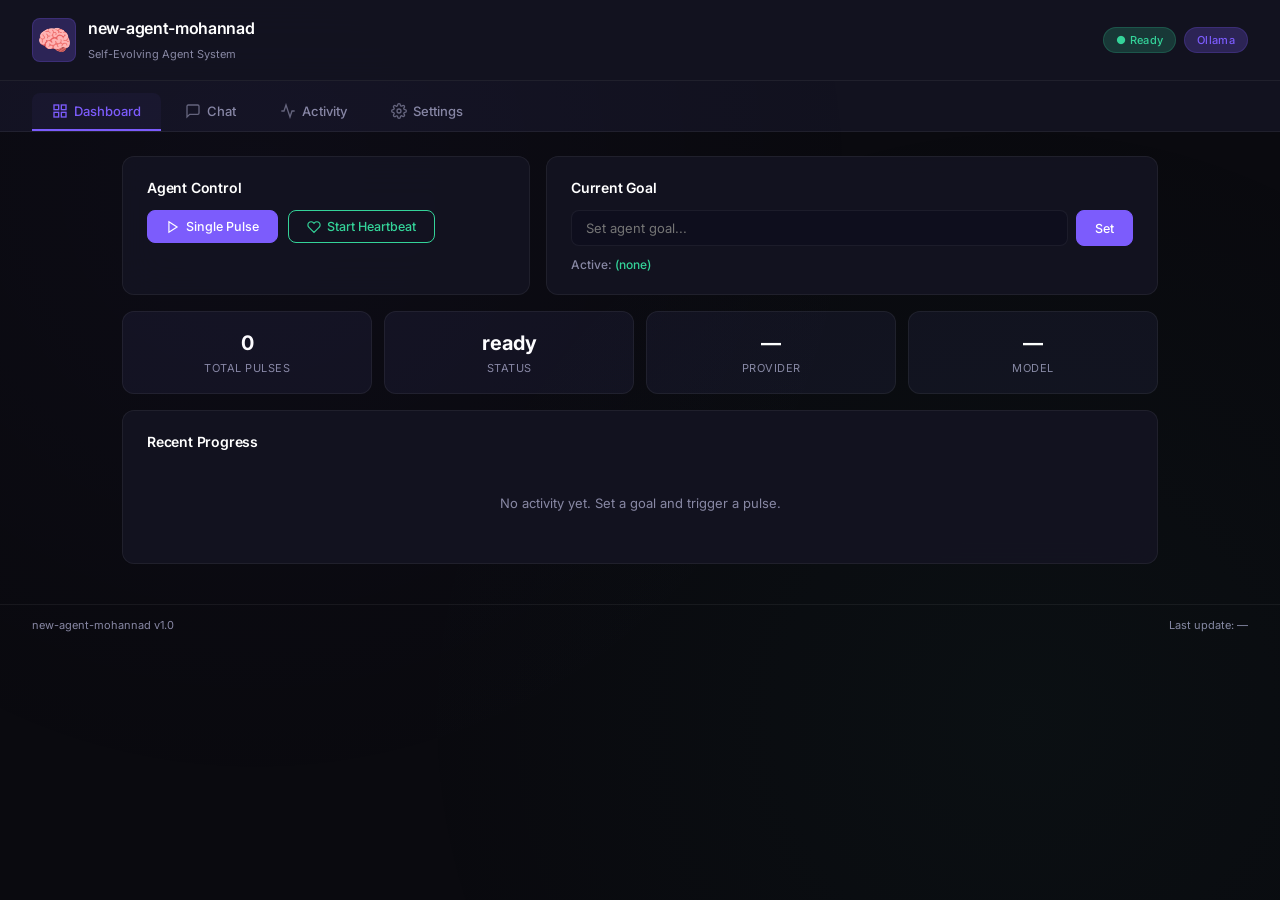
==== gui/index.html @ c7c157c9 "Initial commit of loc-bot v1.0.0" ====
<!DOCTYPE html>
<html lang="en">

<head>
    <meta charset="UTF-8">
    <meta name="viewport" content="width=device-width, initial-scale=1.0">
    <title>new-agent-mohannad</title>
    <link rel="preconnect" href="https://fonts.googleapis.com">
    <link href="https://fonts.googleapis.com/css2?family=Inter:wght@300;400;500;600;700&display=swap" rel="stylesheet">
    <link rel="stylesheet" href="style.css">
</head>

<body>
    <!-- ── Header ──────────────────────────────────────────────────── -->
    <header>
        <div class="logo">
            <div class="logo-icon">🧠</div>
            <div>
                <h1>new-agent-mohannad</h1>
                <span class="subtitle">Self-Evolving Agent System</span>
            </div>
        </div>
        <div class="header-status">
            <span id="statusBadge" class="badge badge-ready">● Ready</span>
            <span id="providerBadge" class="badge badge-provider">Ollama</span>
        </div>
    </header>

    <!-- ── Tab Navigation ──────────────────────────────────────────── -->
    <nav class="tabs">
        <button class="tab active" data-tab="dashboard">
            <svg width="16" height="16" viewBox="0 0 24 24" fill="none" stroke="currentColor" stroke-width="2">
                <rect x="3" y="3" width="7" height="7" />
                <rect x="14" y="3" width="7" height="7" />
                <rect x="3" y="14" width="7" height="7" />
                <rect x="14" y="14" width="7" height="7" />
            </svg>
            Dashboard
        </button>
        <button class="tab" data-tab="chat">
            <svg width="16" height="16" viewBox="0 0 24 24" fill="none" stroke="currentColor" stroke-width="2">
                <path d="M21 15a2 2 0 0 1-2 2H7l-4 4V5a2 2 0 0 1 2-2h14a2 2 0 0 1 2 2z" />
            </svg>
            Chat
        </button>
        <button class="tab" data-tab="activity">
            <svg width="16" height="16" viewBox="0 0 24 24" fill="none" stroke="currentColor" stroke-width="2">
                <polyline points="22 12 18 12 15 21 9 3 6 12 2 12" />
            </svg>
            Activity
        </button>
        <button class="tab" data-tab="settings">
            <svg width="16" height="16" viewBox="0 0 24 24" fill="none" stroke="currentColor" stroke-width="2">
                <circle cx="12" cy="12" r="3" />
                <path
                    d="M19.4 15a1.65 1.65 0 0 0 .33 1.82l.06.06a2 2 0 0 1 0 2.83 2 2 0 0 1-2.83 0l-.06-.06a1.65 1.65 0 0 0-1.82-.33 1.65 1.65 0 0 0-1 1.51V21a2 2 0 0 1-2 2 2 2 0 0 1-2-2v-.09A1.65 1.65 0 0 0 9 19.4a1.65 1.65 0 0 0-1.82.33l-.06.06a2 2 0 0 1-2.83 0 2 2 0 0 1 0-2.83l.06-.06A1.65 1.65 0 0 0 4.68 15a1.65 1.65 0 0 0-1.51-1H3a2 2 0 0 1-2-2 2 2 0 0 1 2-2h.09A1.65 1.65 0 0 0 4.6 9a1.65 1.65 0 0 0-.33-1.82l-.06-.06a2 2 0 0 1 0-2.83 2 2 0 0 1 2.83 0l.06.06A1.65 1.65 0 0 0 9 4.68a1.65 1.65 0 0 0 1-1.51V3a2 2 0 0 1 2-2 2 2 0 0 1 2 2v.09a1.65 1.65 0 0 0 1 1.51 1.65 1.65 0 0 0 1.82-.33l.06-.06a2 2 0 0 1 2.83 0 2 2 0 0 1 0 2.83l-.06.06a1.65 1.65 0 0 0-.33 1.82V9a1.65 1.65 0 0 0 1.51 1H21a2 2 0 0 1 2 2 2 2 0 0 1-2 2h-.09a1.65 1.65 0 0 0-1.51 1z" />
            </svg>
            Settings
        </button>
    </nav>

    <!-- ── Dashboard Tab ───────────────────────────────────────────── -->
    <main id="tab-dashboard" class="tab-content active">
        <!-- Controls Row -->
        <div class="controls-row">
            <div class="card controls-card">
                <h3>Agent Control</h3>
                <div class="control-buttons">
                    <button id="btnPulse" class="btn btn-primary" onclick="triggerPulse()">
                        <svg width="14" height="14" viewBox="0 0 24 24" fill="none" stroke="currentColor"
                            stroke-width="2">
                            <polygon points="5 3 19 12 5 21 5 3" />
                        </svg>
                        Single Pulse
                    </button>
                    <button id="btnHeartbeat" class="btn btn-accent" onclick="toggleHeartbeat()">
                        <svg width="14" height="14" viewBox="0 0 24 24" fill="none" stroke="currentColor"
                            stroke-width="2">
                            <path
                                d="M20.84 4.61a5.5 5.5 0 0 0-7.78 0L12 5.67l-1.06-1.06a5.5 5.5 0 0 0-7.78 7.78l1.06 1.06L12 21.23l7.78-7.78 1.06-1.06a5.5 5.5 0 0 0 0-7.78z" />
                        </svg>
                        <span id="heartbeatLabel">Start Heartbeat</span>
                    </button>
                </div>
            </div>
            <div class="card goal-card">
                <h3>Current Goal</h3>
                <div class="goal-input-row">
                    <input type="text" id="goalInput" placeholder="Set agent goal..." />
                    <button class="btn btn-primary" onclick="setGoal()">Set</button>
                </div>
                <div class="goal-current">
                    <span class="label">Active:</span>
                    <span id="currentGoal" class="goal-text">(none)</span>
                </div>
            </div>
        </div>

        <!-- Stats Row -->
        <div class="stats-row">
            <div class="stat-card">
                <div class="stat-value" id="statPulses">0</div>
                <div class="stat-label">Total Pulses</div>
            </div>
            <div class="stat-card">
                <div class="stat-value" id="statStatus">ready</div>
                <div class="stat-label">Status</div>
            </div>
            <div class="stat-card">
                <div class="stat-value" id="statProvider">—</div>
                <div class="stat-label">Provider</div>
            </div>
            <div class="stat-card">
                <div class="stat-value" id="statModel">—</div>
                <div class="stat-label">Model</div>
            </div>
        </div>

        <!-- Progress -->
        <div id="errorCard" class="card error-card" style="display:none">
            <h3>⚠ Last Error</h3>
            <div id="errorText" class="error-text"></div>
        </div>

        <div class="card">
            <h3>Recent Progress</h3>
            <div id="progressList" class="progress-list">
                <div class="empty-state">No activity yet. Set a goal and trigger a pulse.</div>
            </div>
        </div>
    </main>

    <!-- ── Chat Tab ──────────────────────────────────────────────── -->
    <main id="tab-chat" class="tab-content">
        <div class="chat-layout">
            <!-- Session Sidebar -->
            <div id="chatSidebar" class="chat-sidebar">
                <div class="sidebar-header">
                    <h4>💾 Sessions</h4>
                    <button class="btn btn-small" onclick="toggleSidebar()" title="Close sidebar">✕</button>
                </div>
                <div id="sessionList" class="session-list">
                    <div class="empty-state">No saved sessions yet</div>
                </div>
            </div>

            <!-- Main Chat Area -->
            <div class="chat-container">
                <div class="chat-header">
                    <div class="chat-header-left">
                        <button class="btn btn-small" onclick="toggleSidebar()" title="Show sessions">
                            <svg width="14" height="14" viewBox="0 0 24 24" fill="none" stroke="currentColor"
                                stroke-width="2">
                                <line x1="3" y1="6" x2="21" y2="6" />
                                <line x1="3" y1="12" x2="21" y2="12" />
                                <line x1="3" y1="18" x2="21" y2="18" />
                            </svg>
                        </button>
                        <h3>💬 Chat with Model</h3>
                    </div>
                    <div class="chat-header-controls">
                        <label class="thinking-toggle" title="Toggle step-by-step reasoning">
                            <span class="thinking-label">🧠 Thinking</span>
                            <label class="toggle">
                                <input type="checkbox" id="thinkingToggle" checked onchange="toggleThinking()" />
                                <span class="slider"></span>
                            </label>
                        </label>
                        <button class="btn btn-small btn-new-chat" onclick="newChat()" title="New Chat">
                            <svg width="14" height="14" viewBox="0 0 24 24" fill="none" stroke="currentColor"
                                stroke-width="2">
                                <line x1="12" y1="5" x2="12" y2="19" />
                                <line x1="5" y1="12" x2="19" y2="12" />
                            </svg>
                            New
                        </button>
                    </div>
                </div>
                <div id="chatMessages" class="chat-messages">
                    <div class="chat-welcome">
                        <div class="chat-welcome-icon">🤖</div>
                        <div class="chat-welcome-text">Start a conversation with your model. You can also attach files.
                        </div>
                    </div>
                </div>
                <div id="chatAttachments" class="chat-attachments"></div>
                <div class="chat-input-row">
                    <button class="btn chat-attach-btn" onclick="document.getElementById('fileInput').click()"
                        title="Attach files">
                        <svg width="16" height="16" viewBox="0 0 24 24" fill="none" stroke="currentColor"
                            stroke-width="2">
                            <path
                                d="M21.44 11.05l-9.19 9.19a6 6 0 0 1-8.49-8.49l9.19-9.19a4 4 0 0 1 5.66 5.66l-9.2 9.19a2 2 0 0 1-2.83-2.83l8.49-8.48" />
                        </svg>
                    </button>
                    <input type="file" id="fileInput" multiple style="display:none" onchange="handleFileAttach(event)"
                        accept="*/*" />
                    <textarea id="chatInput" class="chat-textarea" placeholder="Type a message..." rows="1"
                        onkeydown="chatKeyDown(event)"></textarea>
                    <button id="chatSendBtn" class="btn btn-primary chat-send-btn" onclick="sendChat()">
                        <svg width="16" height="16" viewBox="0 0 24 24" fill="none" stroke="currentColor"
                            stroke-width="2">
                            <line x1="22" y1="2" x2="11" y2="13" />
                            <polygon points="22 2 15 22 11 13 2 9 22 2" />
                        </svg>
                    </button>
                </div>
            </div>
        </div>
    </main>

    <!-- ── Activity Tab ────────────────────────────────────────────── -->
    <main id="tab-activity" class="tab-content">
        <div class="two-col">
            <div class="card">
                <div class="card-header-row">
                    <h3>🧠 Recent Thoughts</h3>
                    <button class="btn btn-small" onclick="clearScratchpad()">Clear</button>
                </div>
                <pre id="scratchpadView" class="log-view">(empty)</pre>
            </div>
            <div class="card">
                <div class="card-header-row">
                    <h3>📋 Journal</h3>
                    <button class="btn btn-small" onclick="clearJournal()">Clear</button>
                </div>
                <pre id="journalView" class="log-view">(empty)</pre>
            </div>
        </div>
    </main>

    <!-- ── Settings Tab ────────────────────────────────────────────── -->
    <main id="tab-settings" class="tab-content">
        <!-- Provider Selection -->
        <div class="card">
            <h3>LLM Provider</h3>
            <p class="card-desc">Switch between Ollama and LM Studio with one click.</p>
            <div class="provider-toggle">
                <button id="btnOllama" class="provider-btn active" onclick="switchProvider('ollama')">
                    <div class="provider-icon">🦙</div>
                    <div class="provider-name">Ollama</div>
                    <div class="provider-url">localhost:11434</div>
                </button>
                <button id="btnLmstudio" class="provider-btn" onclick="switchProvider('lmstudio')">
                    <div class="provider-icon">🔬</div>
                    <div class="provider-name">LM Studio</div>
                    <div class="provider-url">localhost:1234</div>
                </button>
            </div>
        </div>

        <!-- Model Settings -->
        <div class="card">
            <h3>Model Configuration</h3>
            <div class="settings-grid">
                <div class="setting-item">
                    <label for="settingModel">Model</label>
                    <div class="model-select-row">
                        <select id="settingModel">
                            <option value="">— click Fetch Models —</option>
                        </select>
                        <button class="btn btn-small" onclick="fetchModels()">Fetch Models</button>
                    </div>
                </div>
                <div class="setting-item">
                    <label for="settingTemp">Temperature</label>
                    <div class="range-row">
                        <input type="range" id="settingTemp" min="0" max="1" step="0.05" value="0.1" />
                        <span id="tempValue">0.1</span>
                    </div>
                </div>
                <div class="setting-item">
                    <label for="settingCtx">Context Window</label>
                    <select id="settingCtx">
                        <option value="2048">2k (Fast)</option>
                        <option value="4096" selected>4k (Standard)</option>
                        <option value="8192">8k (High)</option>
                        <option value="16384">16k</option>
                        <option value="32768">32k</option>
                        <option value="65536">64k</option>
                        <option value="131072">128k</option>
                        <option value="262144">256k</option>
                        <option value="524288">512k</option>
                        <option value="1048576">1m (Extreme)</option>
                    </select>
                </div>
                <div class="setting-item">
                    <label for="settingInterval">Heartbeat Interval (s)</label>
                    <input type="number" id="settingInterval" min="10" max="600" value="60" />
                </div>
                <div class="setting-item">
                    <label for="settingMaxTokens">Max Tokens (Response Limit)</label>
                    <select id="settingMaxTokens">
                        <option value="0" selected>Unlimited</option>
                        <option value="256">256</option>
                        <option value="512">512</option>
                        <option value="1024">1024 (1k)</option>
                        <option value="2048">2048 (2k)</option>
                        <option value="4096">4096 (4k)</option>
                        <option value="8192">8192 (8k)</option>
                        <option value="16384">16384 (16k)</option>
                        <option value="32768">32768 (32k)</option>
                        <option value="65536">65536 (64k)</option>
                        <option value="131072">131072 (128k)</option>
                        <option value="262144">262144 (256k)</option>
                        <option value="524288">524288 (512k)</option>
                        <option value="1048576">1048576 (1m)</option>
                    </select>
                </div>
            </div>
            <button class="btn btn-primary" style="margin-top:16px" onclick="saveSettings()">Save Settings</button>
        </div>

        <!-- Provider URLs -->
        <div class="card">
            <h3>Provider URLs</h3>
            <p class="card-desc">Customize API endpoints for each provider.</p>
            <div class="settings-grid">
                <div class="setting-item">
                    <label for="ollamaUrl">Ollama Base URL</label>
                    <input type="text" id="ollamaUrl" placeholder="http://localhost:11434" />
                </div>
                <div class="setting-item">
                    <label for="lmstudioUrl">LM Studio Base URL</label>
                    <input type="text" id="lmstudioUrl" placeholder="http://localhost:1234" />
                </div>
                <div class="setting-item">
                    <label for="ollamaKey">Ollama API Key</label>
                    <input type="text" id="ollamaKey" placeholder="ollama" />
                </div>
                <div class="setting-item">
                    <label for="lmstudioKey">LM Studio API Key</label>
                    <input type="text" id="lmstudioKey" placeholder="lm-studio" />
                </div>
            </div>
            <button class="btn btn-primary" style="margin-top:16px" onclick="saveProviderUrls()">Save URLs</button>
        </div>

        <!-- Permissions -->
        <div class="card">
            <h3>Tool Permissions</h3>
            <p class="card-desc">Control which tools the agent is allowed to use.</p>
            <div id="permissionsGrid" class="permissions-grid"></div>
            <button class="btn btn-primary" style="margin-top:16px" onclick="savePermissions()">Save
                Permissions</button>
        </div>
    </main>

    <footer>
        <span>new-agent-mohannad v1.0</span>
        <span id="lastUpdate">Last update: —</span>
    </footer>

    <div id="toast" class="toast"></div>

    <script src="app.js?v=2"></script>
</body>

</html>
---- gui/style.css ----
/* ── Reset & Base ──────────────────────────────────────────────────── */
*,
*::before,
*::after {
    box-sizing: border-box;
    margin: 0;
    padding: 0;
}

:root {
    --bg-dark: #0a0a0f;
    --bg-card: rgba(20, 20, 35, 0.85);
    --bg-card-hover: rgba(25, 25, 45, 0.95);
    --bg-input: rgba(15, 15, 30, 0.9);
    --border: rgba(255, 255, 255, 0.06);
    --border-focus: rgba(124, 92, 252, 0.5);
    --text: #e4e4ef;
    --text-dim: #8888a4;
    --text-bright: #ffffff;
    --accent: #7c5cfc;
    --accent-glow: rgba(124, 92, 252, 0.25);
    --green: #34d399;
    --green-glow: rgba(52, 211, 153, 0.2);
    --orange: #fb923c;
    --red: #f87171;
    --radius: 12px;
    --radius-sm: 8px;
    --shadow: 0 4px 24px rgba(0, 0, 0, 0.4);
    --glass: blur(20px);
    --transition: 0.2s cubic-bezier(0.4, 0, 0.2, 1);
}

body {
    font-family: 'Inter', -apple-system, BlinkMacSystemFont, sans-serif;
    background: var(--bg-dark);
    color: var(--text);
    min-height: 100vh;
    line-height: 1.5;
    overflow-x: hidden;
}

/* Subtle grid background */
body::before {
    content: '';
    position: fixed;
    inset: 0;
    background:
        radial-gradient(circle at 20% 20%, rgba(124, 92, 252, 0.03) 0%, transparent 50%),
        radial-gradient(circle at 80% 80%, rgba(52, 211, 153, 0.03) 0%, transparent 50%);
    pointer-events: none;
    z-index: 0;
}

/* ── Header ────────────────────────────────────────────────────────── */
header {
    display: flex;
    align-items: center;
    justify-content: space-between;
    padding: 16px 32px;
    background: var(--bg-card);
    border-bottom: 1px solid var(--border);
    backdrop-filter: var(--glass);
    position: sticky;
    top: 0;
    z-index: 100;
}

.logo {
    display: flex;
    align-items: center;
    gap: 12px;
}

.logo-icon {
    font-size: 28px;
    width: 44px;
    height: 44px;
    display: flex;
    align-items: center;
    justify-content: center;
    background: var(--accent-glow);
    border-radius: var(--radius-sm);
    border: 1px solid rgba(124, 92, 252, 0.2);
}

.logo h1 {
    font-size: 16px;
    font-weight: 600;
    color: var(--text-bright);
    letter-spacing: -0.3px;
}

.subtitle {
    font-size: 11px;
    color: var(--text-dim);
    font-weight: 400;
}

.header-status {
    display: flex;
    gap: 8px;
}

.badge {
    padding: 4px 12px;
    border-radius: 20px;
    font-size: 11px;
    font-weight: 500;
    letter-spacing: 0.3px;
}

.badge-ready {
    background: var(--green-glow);
    color: var(--green);
    border: 1px solid rgba(52, 211, 153, 0.2);
}

.badge-recovering {
    background: rgba(251, 146, 60, 0.15);
    color: var(--orange);
    border: 1px solid rgba(251, 146, 60, 0.2);
}

.badge-error {
    background: rgba(248, 113, 113, 0.15);
    color: var(--red);
    border: 1px solid rgba(248, 113, 113, 0.2);
}

.badge-provider {
    background: var(--accent-glow);
    color: var(--accent);
    border: 1px solid rgba(124, 92, 252, 0.2);
}

/* ── Tabs ──────────────────────────────────────────────────────────── */
.tabs {
    display: flex;
    gap: 4px;
    padding: 12px 32px 0;
    border-bottom: 1px solid var(--border);
    background: var(--bg-card);
}

.tab {
    display: flex;
    align-items: center;
    gap: 6px;
    padding: 10px 20px;
    border: none;
    background: transparent;
    color: var(--text-dim);
    font-family: inherit;
    font-size: 13px;
    font-weight: 500;
    cursor: pointer;
    border-bottom: 2px solid transparent;
    transition: all var(--transition);
    border-radius: var(--radius-sm) var(--radius-sm) 0 0;
}

.tab:hover {
    color: var(--text);
    background: rgba(255, 255, 255, 0.03);
}

.tab.active {
    color: var(--accent);
    border-bottom-color: var(--accent);
    background: rgba(124, 92, 252, 0.05);
}

.tab svg {
    opacity: 0.7;
}

.tab.active svg {
    opacity: 1;
}

/* ── Tab Content ───────────────────────────────────────────────────── */
.tab-content {
    display: none;
    padding: 24px 32px;
    max-width: 1100px;
    margin: 0 auto;
    animation: fadeIn 0.25s ease;
}

.tab-content.active {
    display: block;
}

@keyframes fadeIn {
    from {
        opacity: 0;
        transform: translateY(6px);
    }

    to {
        opacity: 1;
        transform: translateY(0);
    }
}

/* ── Cards ─────────────────────────────────────────────────────────── */
.card {
    background: var(--bg-card);
    border: 1px solid var(--border);
    border-radius: var(--radius);
    padding: 20px 24px;
    backdrop-filter: var(--glass);
    margin-bottom: 16px;
    transition: border-color var(--transition);
}

.card:hover {
    border-color: rgba(255, 255, 255, 0.1);
}

.card h3 {
    font-size: 14px;
    font-weight: 600;
    color: var(--text-bright);
    margin-bottom: 12px;
    letter-spacing: -0.2px;
}

.card-desc {
    font-size: 12px;
    color: var(--text-dim);
    margin: -8px 0 16px;
}

.card-header-row {
    display: flex;
    align-items: center;
    justify-content: space-between;
    margin-bottom: 12px;
}

.card-header-row h3 {
    margin-bottom: 0;
}

.error-card {
    border-color: rgba(248, 113, 113, 0.3);
    background: rgba(248, 113, 113, 0.05);
}

.error-card h3 {
    color: var(--orange);
}

.error-text {
    font-size: 12.5px;
    color: var(--red);
    font-family: 'Cascadia Code', 'Fira Code', monospace;
    line-height: 1.5;
}

.btn-small {
    padding: 4px 10px;
    font-size: 11px;
    border-radius: 6px;
}

.model-select-row {
    display: flex;
    gap: 8px;
    align-items: center;
}

.model-select-row select {
    flex: 1;
}

/* ── Controls Row ──────────────────────────────────────────────────── */
.controls-row {
    display: grid;
    grid-template-columns: 1fr 1.5fr;
    gap: 16px;
}

.control-buttons {
    display: flex;
    gap: 10px;
}

/* ── Buttons ───────────────────────────────────────────────────────── */
.btn {
    display: inline-flex;
    align-items: center;
    gap: 6px;
    padding: 8px 18px;
    border: 1px solid var(--border);
    border-radius: var(--radius-sm);
    background: var(--bg-input);
    color: var(--text);
    font-family: inherit;
    font-size: 12.5px;
    font-weight: 500;
    cursor: pointer;
    transition: all var(--transition);
    white-space: nowrap;
}

.btn:hover {
    background: rgba(255, 255, 255, 0.06);
    border-color: rgba(255, 255, 255, 0.12);
    transform: translateY(-1px);
}

.btn:active {
    transform: translateY(0);
}

.btn-primary {
    background: var(--accent);
    border-color: var(--accent);
    color: #fff;
}

.btn-primary:hover {
    background: #6b4de6;
    box-shadow: 0 0 20px var(--accent-glow);
}

.btn-accent {
    background: transparent;
    border-color: var(--green);
    color: var(--green);
}

.btn-accent:hover {
    background: var(--green-glow);
}

.btn-accent.running {
    border-color: var(--red);
    color: var(--red);
}

.btn-accent.running:hover {
    background: rgba(248, 113, 113, 0.15);
}

/* ── Goal Input ────────────────────────────────────────────────────── */
.goal-input-row {
    display: flex;
    gap: 8px;
    margin-bottom: 10px;
}

.goal-current {
    font-size: 12px;
    color: var(--text-dim);
}

.goal-current .label {
    font-weight: 500;
}

.goal-text {
    color: var(--green);
    font-weight: 500;
}

/* ── Stats ─────────────────────────────────────────────────────────── */
.stats-row {
    display: grid;
    grid-template-columns: repeat(4, 1fr);
    gap: 12px;
    margin-bottom: 16px;
}

.stat-card {
    background: var(--bg-card);
    border: 1px solid var(--border);
    border-radius: var(--radius);
    padding: 16px 20px;
    text-align: center;
    transition: border-color var(--transition);
}

.stat-card:hover {
    border-color: rgba(255, 255, 255, 0.1);
}

.stat-value {
    font-size: 20px;
    font-weight: 700;
    color: var(--text-bright);
    margin-bottom: 2px;
}

.stat-label {
    font-size: 11px;
    color: var(--text-dim);
    text-transform: uppercase;
    letter-spacing: 0.5px;
}

/* ── Progress List ─────────────────────────────────────────────────── */
.progress-list {
    max-height: 300px;
    overflow-y: auto;
}

.progress-item {
    padding: 10px 0;
    border-bottom: 1px solid var(--border);
    animation: fadeIn 0.3s ease;
}

.progress-item:last-child {
    border-bottom: none;
}

.progress-action {
    font-size: 12.5px;
    color: var(--text);
    margin-bottom: 3px;
}

.progress-result {
    font-size: 11.5px;
    color: var(--text-dim);
    font-family: 'Cascadia Code', 'Fira Code', monospace;
}

.empty-state {
    text-align: center;
    padding: 30px;
    color: var(--text-dim);
    font-size: 13px;
}

/* ── Log Views ─────────────────────────────────────────────────────── */
.two-col {
    display: grid;
    grid-template-columns: 1fr 1fr;
    gap: 16px;
}

.log-view {
    font-family: 'Cascadia Code', 'Fira Code', 'Consolas', monospace;
    font-size: 11.5px;
    line-height: 1.6;
    color: var(--text-dim);
    background: var(--bg-input);
    border: 1px solid var(--border);
    border-radius: var(--radius-sm);
    padding: 14px;
    max-height: 500px;
    overflow-y: auto;
    white-space: pre-wrap;
    word-wrap: break-word;
}

/* ── Provider Toggle ───────────────────────────────────────────────── */
.provider-toggle {
    display: grid;
    grid-template-columns: 1fr 1fr;
    gap: 12px;
}

.provider-btn {
    display: flex;
    flex-direction: column;
    align-items: center;
    gap: 6px;
    padding: 20px;
    background: var(--bg-input);
    border: 2px solid var(--border);
    border-radius: var(--radius);
    color: var(--text-dim);
    cursor: pointer;
    transition: all var(--transition);
    font-family: inherit;
}

.provider-btn:hover {
    border-color: rgba(255, 255, 255, 0.15);
    background: var(--bg-card-hover);
}

.provider-btn.active {
    border-color: var(--accent);
    background: var(--accent-glow);
    color: var(--text-bright);
    box-shadow: 0 0 30px var(--accent-glow);
}

.provider-icon {
    font-size: 32px;
}

.provider-name {
    font-size: 14px;
    font-weight: 600;
}

.provider-url {
    font-size: 11px;
    opacity: 0.6;
}

/* ── Settings Grid ─────────────────────────────────────────────────── */
.settings-grid {
    display: grid;
    grid-template-columns: 1fr 1fr;
    gap: 16px;
}

.setting-item label {
    display: block;
    font-size: 12px;
    font-weight: 500;
    color: var(--text-dim);
    margin-bottom: 6px;
}

/* ── Inputs ────────────────────────────────────────────────────────── */
input[type="text"],
input[type="number"],
select {
    width: 100%;
    padding: 9px 14px;
    background: var(--bg-input);
    border: 1px solid var(--border);
    border-radius: var(--radius-sm);
    color: var(--text);
    font-family: inherit;
    font-size: 13px;
    transition: border-color var(--transition);
    outline: none;
}

input:focus,
select:focus {
    border-color: var(--border-focus);
    box-shadow: 0 0 0 3px var(--accent-glow);
}

select {
    appearance: none;
    background-image: url("data:image/svg+xml,%3Csvg xmlns='http://www.w3.org/2000/svg' width='12' height='12' viewBox='0 0 24 24' fill='%238888a4'%3E%3Cpath d='M6 9l6 6 6-6'/%3E%3C/svg%3E");
    background-repeat: no-repeat;
    background-position: right 12px center;
    padding-right: 32px;
}

select option {
    background: #1a1a2e;
    color: var(--text);
}

/* ── Range ─────────────────────────────────────────────────────────── */
.range-row {
    display: flex;
    align-items: center;
    gap: 10px;
}

.range-row span {
    font-size: 13px;
    font-weight: 600;
    color: var(--accent);
    min-width: 30px;
}

input[type="range"] {
    flex: 1;
    -webkit-appearance: none;
    appearance: none;
    height: 4px;
    background: var(--border);
    border-radius: 2px;
    outline: none;
}

input[type="range"]::-webkit-slider-thumb {
    -webkit-appearance: none;
    width: 16px;
    height: 16px;
    border-radius: 50%;
    background: var(--accent);
    cursor: pointer;
    box-shadow: 0 0 8px var(--accent-glow);
}

/* ── Permissions ───────────────────────────────────────────────────── */
.permissions-grid {
    display: grid;
    grid-template-columns: repeat(3, 1fr);
    gap: 10px;
}

.perm-item {
    display: flex;
    align-items: center;
    justify-content: space-between;
    padding: 10px 14px;
    background: var(--bg-input);
    border: 1px solid var(--border);
    border-radius: var(--radius-sm);
    transition: all var(--transition);
}

.perm-item:hover {
    border-color: rgba(255, 255, 255, 0.1);
}

.perm-name {
    font-size: 12px;
    font-weight: 500;
    color: var(--text);
    font-family: 'Cascadia Code', 'Fira Code', monospace;
}

/* Toggle switch */
.toggle {
    position: relative;
    width: 36px;
    height: 20px;
}

.toggle input {
    opacity: 0;
    width: 0;
    height: 0;
}

.toggle .slider {
    position: absolute;
    inset: 0;
    background: rgba(255, 255, 255, 0.1);
    border-radius: 10px;
    cursor: pointer;
    transition: var(--transition);
}

.toggle .slider::before {
    content: '';
    position: absolute;
    width: 14px;
    height: 14px;
    left: 3px;
    bottom: 3px;
    background: var(--text-dim);
    border-radius: 50%;
    transition: var(--transition);
}

.toggle input:checked+.slider {
    background: var(--accent);
}

.toggle input:checked+.slider::before {
    transform: translateX(16px);
    background: #fff;
}

/* ── Footer ────────────────────────────────────────────────────────── */
footer {
    display: flex;
    justify-content: space-between;
    padding: 12px 32px;
    font-size: 11px;
    color: var(--text-dim);
    border-top: 1px solid var(--border);
}

/* ── Toast ──────────────────────────────────────────────────────────── */
.toast {
    position: fixed;
    bottom: 24px;
    right: 24px;
    padding: 10px 20px;
    background: var(--bg-card);
    border: 1px solid var(--accent);
    border-radius: var(--radius-sm);
    color: var(--text-bright);
    font-size: 12.5px;
    font-weight: 500;
    backdrop-filter: var(--glass);
    box-shadow: 0 4px 30px rgba(0, 0, 0, 0.5);
    transform: translateY(100px);
    opacity: 0;
    transition: all 0.3s ease;
    z-index: 200;
}

.toast.show {
    transform: translateY(0);
    opacity: 1;
}

/* ── Chat ──────────────────────────────────────────────────────────── */
.chat-layout {
    display: flex;
    height: calc(100vh - 160px);
    min-height: 400px;
    gap: 0;
}

.chat-sidebar {
    width: 260px;
    min-width: 260px;
    background: var(--bg-card);
    border: 1px solid var(--border);
    border-radius: var(--radius);
    display: flex;
    flex-direction: column;
    margin-right: 12px;
    transition: all 0.25s ease;
    overflow: hidden;
}

.chat-sidebar.collapsed {
    width: 0;
    min-width: 0;
    margin-right: 0;
    border: none;
    opacity: 0;
}

.sidebar-header {
    display: flex;
    align-items: center;
    justify-content: space-between;
    padding: 12px 14px;
    border-bottom: 1px solid var(--border);
}

.sidebar-header h4 {
    font-size: 13px;
    font-weight: 600;
    color: var(--text-bright);
}

.session-list {
    flex: 1;
    overflow-y: auto;
    padding: 8px;
}

.session-card {
    padding: 10px 12px;
    border-radius: 8px;
    cursor: pointer;
    transition: background 0.15s ease;
    margin-bottom: 4px;
    position: relative;
}

.session-card:hover {
    background: rgba(124, 92, 252, 0.08);
}

.session-card.active {
    background: rgba(124, 92, 252, 0.15);
    border-left: 3px solid var(--accent);
}

.session-title {
    font-size: 12px;
    font-weight: 500;
    color: var(--text);
    white-space: nowrap;
    overflow: hidden;
    text-overflow: ellipsis;
    margin-bottom: 4px;
}

.session-meta {
    display: flex;
    justify-content: space-between;
    font-size: 10px;
    color: var(--text-dim);
}

.session-delete {
    position: absolute;
    top: 8px;
    right: 8px;
    opacity: 0;
    cursor: pointer;
    font-size: 14px;
    color: var(--text-dim);
    transition: opacity 0.15s, color 0.15s;
}

.session-card:hover .session-delete {
    opacity: 0.6;
}

.session-delete:hover {
    opacity: 1;
    color: var(--red);
}

.chat-container {
    display: flex;
    flex-direction: column;
    flex: 1;
    min-width: 0;
}

.chat-header {
    display: flex;
    align-items: center;
    justify-content: space-between;
    margin-bottom: 12px;
}

.chat-header-left {
    display: flex;
    align-items: center;
    gap: 8px;
}

.chat-header-controls {
    display: flex;
    align-items: center;
    gap: 12px;
}

.chat-header h3 {
    font-size: 14px;
    font-weight: 600;
    color: var(--text-bright);
}

.btn-new-chat {
    background: rgba(124, 92, 252, 0.15);
    color: var(--accent);
    display: flex;
    align-items: center;
    gap: 4px;
}

.btn-new-chat:hover {
    background: rgba(124, 92, 252, 0.25);
}

.thinking-toggle {
    display: flex;
    align-items: center;
    gap: 8px;
    cursor: pointer;
}

.thinking-label {
    font-size: 12px;
    color: var(--text-dim);
    font-weight: 500;
}

.chat-messages {
    flex: 1;
    overflow-y: auto;
    background: #d5d5dd;
    border: 1px solid var(--border);
    border-radius: var(--radius);
    padding: 20px;
    display: flex;
    flex-direction: column;
    gap: 12px;
    scroll-behavior: smooth;
}

.chat-welcome {
    display: flex;
    flex-direction: column;
    align-items: center;
    justify-content: center;
    height: 100%;
    gap: 10px;
    opacity: 0.6;
}

.chat-welcome-icon {
    font-size: 42px;
}

.chat-welcome-text {
    font-size: 13px;
    color: #555;
}

.chat-msg {
    display: flex;
    gap: 10px;
    max-width: 85%;
    animation: fadeIn 0.25s ease;
}

.chat-msg.user {
    align-self: flex-end;
    flex-direction: row-reverse;
}

.chat-msg.assistant {
    align-self: flex-start;
}

.chat-avatar {
    width: 30px;
    height: 30px;
    border-radius: 50%;
    display: flex;
    align-items: center;
    justify-content: center;
    font-size: 14px;
    flex-shrink: 0;
}

.chat-msg.user .chat-avatar {
    background: var(--accent);
    color: #fff;
}

.chat-msg.assistant .chat-avatar {
    background: #3a3a50;
    color: var(--green);
}

.chat-bubble {
    padding: 10px 14px;
    border-radius: var(--radius);
    font-size: 13px;
    line-height: 1.6;
    white-space: pre-wrap;
    word-wrap: break-word;
}

.chat-msg.user .chat-bubble {
    background: var(--accent);
    color: #fff;
    border-bottom-right-radius: 4px;
}

.chat-msg.assistant .chat-bubble {
    background: #2a2a3e;
    color: var(--text);
    border-bottom-left-radius: 4px;
}

.chat-bubble .chat-file-badge {
    display: inline-flex;
    align-items: center;
    gap: 4px;
    background: rgba(255, 255, 255, 0.15);
    padding: 3px 8px;
    border-radius: 6px;
    font-size: 11px;
    margin-top: 6px;
}

.chat-timestamp {
    font-size: 10px;
    opacity: 0.5;
    margin-top: 4px;
    text-align: right;
}

.chat-msg.assistant .chat-timestamp {
    text-align: left;
    color: #666;
}

.chat-msg.user .chat-timestamp {
    color: rgba(255, 255, 255, 0.5);
}

/* Attachments preview bar */
.chat-attachments {
    display: flex;
    flex-wrap: wrap;
    gap: 6px;
    padding: 0;
    min-height: 0;
    transition: all 0.2s ease;
}

.chat-attachments:not(:empty) {
    padding: 8px 0 0;
}

.attach-chip {
    display: inline-flex;
    align-items: center;
    gap: 6px;
    padding: 4px 10px;
    background: rgba(124, 92, 252, 0.15);
    border: 1px solid rgba(124, 92, 252, 0.3);
    border-radius: 20px;
    font-size: 11px;
    color: var(--accent);
    animation: fadeIn 0.2s ease;
}

.attach-chip .attach-icon {
    font-size: 13px;
}

.attach-chip .remove-attach {
    cursor: pointer;
    opacity: 0.6;
    transition: opacity 0.15s;
    font-size: 14px;
    line-height: 1;
}

.attach-chip .remove-attach:hover {
    opacity: 1;
}

/* Input row */
.chat-input-row {
    display: flex;
    align-items: flex-end;
    gap: 8px;
    margin-top: 10px;
}

.chat-textarea {
    flex: 1;
    padding: 10px 14px;
    background: var(--bg-input);
    border: 1px solid var(--border);
    border-radius: var(--radius);
    color: var(--text);
    font-family: inherit;
    font-size: 13px;
    resize: none;
    outline: none;
    max-height: 120px;
    min-height: 40px;
    line-height: 1.5;
    transition: border-color var(--transition);
}

.chat-textarea:focus {
    border-color: var(--border-focus);
    box-shadow: 0 0 0 3px var(--accent-glow);
}

.chat-attach-btn {
    padding: 9px 12px;
    border-radius: var(--radius);
    color: var(--text-dim);
}

.chat-attach-btn:hover {
    color: var(--accent);
}

.chat-send-btn {
    padding: 9px 14px;
    border-radius: var(--radius);
}

/* Typing indicator */
.chat-typing {
    display: flex;
    gap: 4px;
    padding: 10px 14px;
    align-self: flex-start;
}

.chat-typing .dot {
    width: 7px;
    height: 7px;
    background: var(--text-dim);
    border-radius: 50%;
    animation: typingBounce 1.2s infinite ease-in-out;
}

.chat-typing .dot:nth-child(2) {
    animation-delay: 0.15s;
}

.chat-typing .dot:nth-child(3) {
    animation-delay: 0.3s;
}

@keyframes typingBounce {

    0%,
    60%,
    100% {
        transform: translateY(0);
        opacity: 0.4;
    }

    30% {
        transform: translateY(-6px);
        opacity: 1;
    }
}

/* ── Responsive ────────────────────────────────────────────────────── */
@media (max-width: 768px) {

    .controls-row,
    .stats-row,
    .two-col,
    .provider-toggle,
    .settings-grid,
    .permissions-grid {
        grid-template-columns: 1fr;
    }

    header,
    .tabs,
    .tab-content,
    footer {
        padding-left: 16px;
        padding-right: 16px;
    }
}
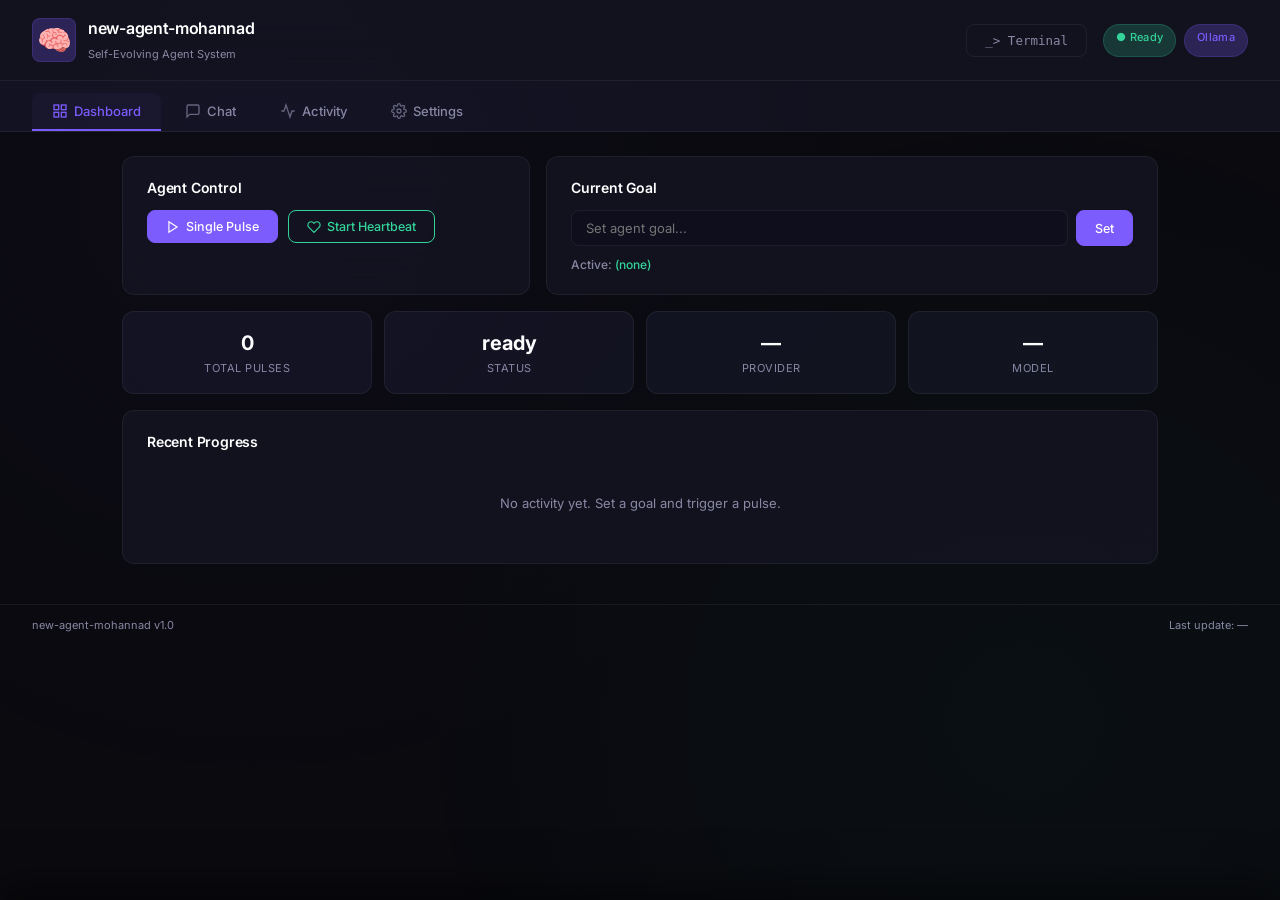
==== commit fdce1701: "feat: add GUI real-time terminal and chat sync" ====
--- a/gui/index.html
+++ b/gui/index.html
@@ -21,6 +21,7 @@
             </div>
         </div>
         <div class="header-status">
+            <button class="btn btn-small btn-terminal-toggle" onclick="toggleTerminal()">_> Terminal</button>
             <span id="statusBadge" class="badge badge-ready">● Ready</span>
             <span id="providerBadge" class="badge badge-provider">Ollama</span>
         </div>
@@ -353,6 +354,24 @@
 
     <div id="toast" class="toast"></div>
 
+    <!-- ── Terminal Panel ────────────────────────────────────────────── -->
+    <div id="terminal" class="terminal-panel collapsed">
+        <div class="terminal-resize-handle"></div>
+        <div class="terminal-header" ondblclick="toggleTerminal()">
+            <div class="terminal-title">
+                <span class="terminal-icon">_></span> SYSTEM LOGS
+            </div>
+            <div class="terminal-controls">
+                <button class="terminal-btn" onclick="clearTerminal()" title="Clear">TRANS_CLR</button>
+                <button class="terminal-btn" onclick="toggleTerminal()" title="Toggle">_</button>
+            </div>
+        </div>
+        <div id="terminalContent" class="terminal-content">
+            <div class="log-line system">Initializing terminal connection...</div>
+        </div>
+        <!-- Resize handle could be added here if needed -->
+    </div>
+
     <script src="app.js?v=2"></script>
 </body>
 
--- a/gui/style.css
+++ b/gui/style.css
@@ -1121,4 +1121,144 @@
         padding-left: 16px;
         padding-right: 16px;
     }
+}
+
+/* ── Terminal Panel ────────────────────────────────────────────────── */
+.terminal-panel {
+    position: fixed;
+    bottom: 0;
+    left: 0;
+    right: 0;
+    height: 320px;
+    background: #0c0c0c;
+    border-top: 1px solid var(--accent);
+    z-index: 1000;
+    display: flex;
+    flex-direction: column;
+    transition: transform 0.3s cubic-bezier(0.16, 1, 0.3, 1);
+    box-shadow: 0 -10px 40px rgba(0, 0, 0, 0.5);
+}
+
+.terminal-panel.collapsed {
+    transform: translateY(100%);
+}
+
+.terminal-header {
+    display: flex;
+    align-items: center;
+    justify-content: space-between;
+    padding: 6px 16px;
+    background: #1a1a1a;
+    border-bottom: 1px solid #333;
+    user-select: none;
+    cursor: pointer;
+}
+
+.terminal-title {
+    font-family: 'Cascadia Code', 'Consolas', monospace;
+    font-size: 12px;
+    color: var(--accent);
+    font-weight: 700;
+    display: flex;
+    align-items: center;
+    gap: 8px;
+}
+
+.terminal-content {
+    flex: 1;
+    padding: 12px;
+    overflow-y: auto;
+    font-family: 'Cascadia Code', 'Consolas', monospace;
+    font-size: 11.5px;
+    color: #d4d4d4;
+    line-height: 1.4;
+    white-space: pre-wrap;
+    word-break: break-all;
+}
+
+/* Scrollbar for terminal */
+.terminal-content::-webkit-scrollbar {
+    width: 10px;
+    background: #0c0c0c;
+}
+
+.terminal-content::-webkit-scrollbar-thumb {
+    background: #333;
+    border-radius: 4px;
+}
+
+.terminal-btn {
+    background: transparent;
+    border: none;
+    color: #666;
+    cursor: pointer;
+    padding: 4px 8px;
+    font-family: monospace;
+    font-size: 12px;
+    transition: 0.2s;
+}
+
+.terminal-btn:hover {
+    color: #fff;
+    background: rgba(255, 255, 255, 0.1);
+    border-radius: 4px;
+}
+
+.btn-terminal-toggle {
+    background: transparent;
+    border: 1px solid var(--border);
+    color: var(--text-dim);
+    font-family: monospace;
+    margin-right: 8px;
+}
+
+.btn-terminal-toggle:hover {
+    background: rgba(124, 92, 252, 0.1);
+    border-color: var(--accent);
+    color: var(--accent);
+}
+
+.log-line {
+    margin-bottom: 2px;
+    border-left: 2px solid transparent;
+    padding-left: 6px;
+}
+
+.log-line:hover {
+    background: #111;
+}
+
+.log-line.system {
+    color: #666;
+    font-style: italic;
+}
+
+.log-line.error {
+    color: #f87171;
+    border-left-color: #f87171;
+}
+
+.log-line.warn {
+    color: #fb923c;
+}
+
+.log-line.info {
+    color: #8888a4;
+}
+
+.terminal-resize-handle {
+    height: 6px;
+    background: rgba(255, 255, 255, 0.05);
+    cursor: ns-resize;
+    position: absolute;
+    top: 0;
+    left: 0;
+    right: 0;
+    z-index: 1002;
+    transition: background 0.2s;
+}
+
+.terminal-resize-handle:hover,
+.terminal-resize-handle.active {
+    background: var(--accent);
 }
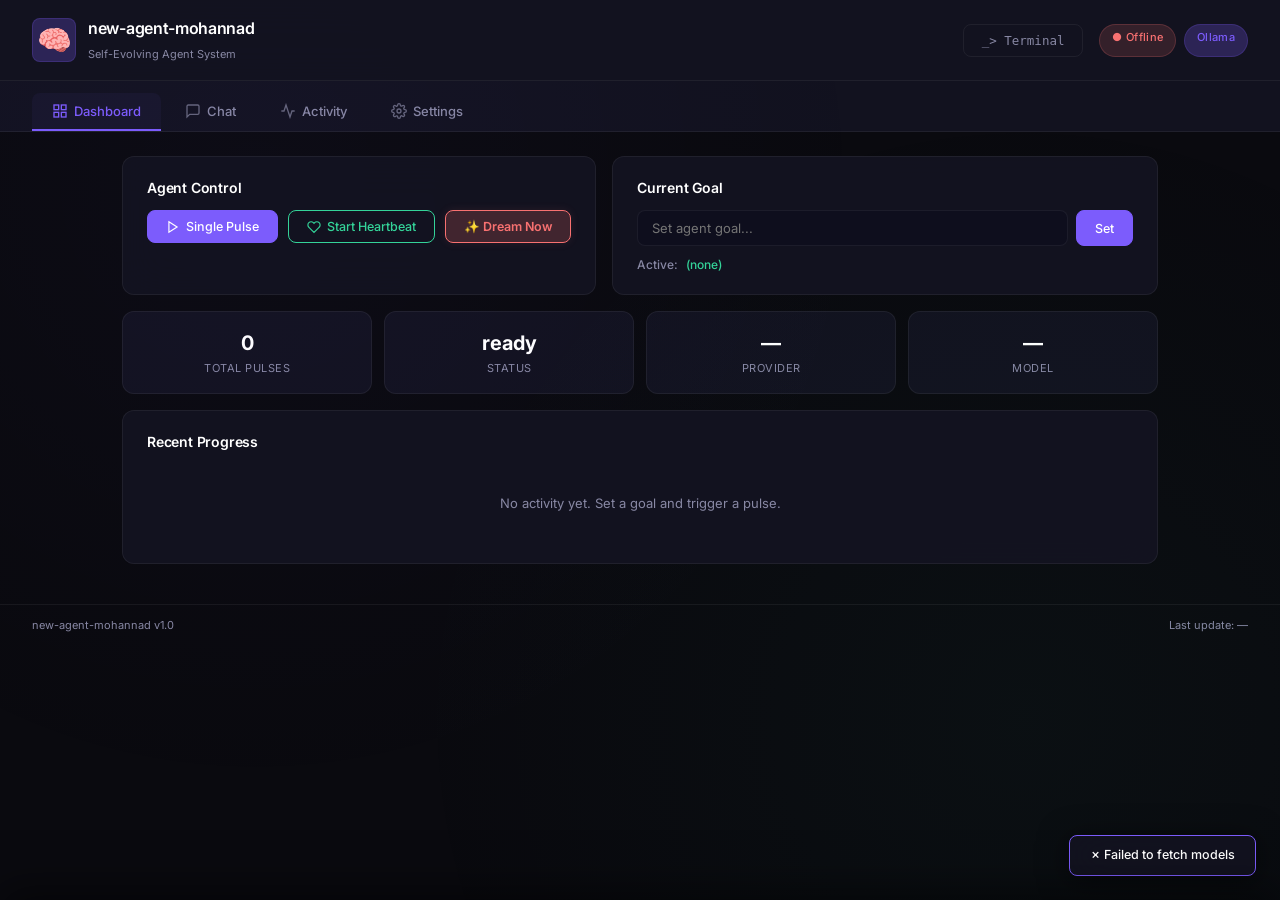
==== commit a75a8445: "feat: perfection phase finalized - memory, organizational rules, and GUI polish" ====
--- a/gui/index.html
+++ b/gui/index.html
@@ -7,7 +7,7 @@
     <title>new-agent-mohannad</title>
     <link rel="preconnect" href="https://fonts.googleapis.com">
     <link href="https://fonts.googleapis.com/css2?family=Inter:wght@300;400;500;600;700&display=swap" rel="stylesheet">
-    <link rel="stylesheet" href="style.css">
+    <link rel="stylesheet" href="style.css?v=16">
 </head>
 
 <body>
@@ -82,6 +82,10 @@
                         </svg>
                         <span id="heartbeatLabel">Start Heartbeat</span>
                     </button>
+                    <button id="btnDreamDashboard" class="btn btn-danger btn-dream-prominent"
+                        onclick="triggerDreaming()" title="Manually trigger memory consolidation (Summarize + Embed)">
+                        ✨ Dream Now
+                    </button>
                 </div>
             </div>
             <div class="card goal-card">
@@ -131,14 +135,17 @@
         </div>
     </main>
 
-    <!-- ── Chat Tab ──────────────────────────────────────────────── -->
-    <main id="tab-chat" class="tab-content">
+    <!-- Chat Tab -->
+    <div id="tab-chat" class="tab-content">
         <div class="chat-layout">
             <!-- Session Sidebar -->
             <div id="chatSidebar" class="chat-sidebar">
                 <div class="sidebar-header">
                     <h4>💾 Sessions</h4>
-                    <button class="btn btn-small" onclick="toggleSidebar()" title="Close sidebar">✕</button>
+                    <div style="display: flex; gap: 4px;">
+                        <button class="btn btn-small btn-new-chat" onclick="newChat()" title="Start New Chat">+</button>
+                        <button class="btn btn-small" onclick="toggleSidebar()" title="Close sidebar">✕</button>
+                    </div>
                 </div>
                 <div id="sessionList" class="session-list">
                     <div class="empty-state">No saved sessions yet</div>
@@ -147,44 +154,42 @@
 
             <!-- Main Chat Area -->
             <div class="chat-container">
-                <div class="chat-header">
-                    <div class="chat-header-left">
-                        <button class="btn btn-small" onclick="toggleSidebar()" title="Show sessions">
-                            <svg width="14" height="14" viewBox="0 0 24 24" fill="none" stroke="currentColor"
-                                stroke-width="2">
-                                <line x1="3" y1="6" x2="21" y2="6" />
-                                <line x1="3" y1="12" x2="21" y2="12" />
-                                <line x1="3" y1="18" x2="21" y2="18" />
-                            </svg>
-                        </button>
-                        <h3>💬 Chat with Model</h3>
-                    </div>
-                    <div class="chat-header-controls">
-                        <label class="thinking-toggle" title="Toggle step-by-step reasoning">
-                            <span class="thinking-label">🧠 Thinking</span>
-                            <label class="toggle">
-                                <input type="checkbox" id="thinkingToggle" checked onchange="toggleThinking()" />
-                                <span class="slider"></span>
-                            </label>
-                        </label>
-                        <button class="btn btn-small btn-new-chat" onclick="newChat()" title="New Chat">
-                            <svg width="14" height="14" viewBox="0 0 24 24" fill="none" stroke="currentColor"
-                                stroke-width="2">
-                                <line x1="12" y1="5" x2="12" y2="19" />
-                                <line x1="5" y1="12" x2="19" y2="12" />
-                            </svg>
-                            New
-                        </button>
-                    </div>
-                </div>
+                <header class="chat-header">
+                    <button class="sidebar-toggle" onclick="toggleSidebar()">☰</button>
+                    <div class="chat-header-info">
+                        <span id="chatTitle">Chat with Model</span>
+                        <div class="chat-header-meta">
+                            <span id="modelBadge" class="badge">Loading...</span>
+                            <div class="thinking-control">
+                                <span>🧠 Thinking</span>
+                                <label class="toggle-switch">
+                                    <input type="checkbox" id="thinkingToggle" onchange="toggleThinking()">
+                                    <span class="slider"></span>
+                                </label>
+                            </div>
+                        </div>
+                    </div>
+                    <button id="btnDreamChat" class="btn btn-danger btn-small btn-dream-prominent"
+                        onclick="triggerDreaming()" title="Manually trigger memory consolidation (Summarize + Embed)"
+                        style="margin-right: 8px;">
+                        ✨ Dream Now
+                    </button>
+                    <button id="btnStop" class="btn btn-danger btn-small" onclick="stopAgent()"
+                        title="Stop all autonomous actions">
+                        STOP
+                    </button>
+                </header>
+
                 <div id="chatMessages" class="chat-messages">
                     <div class="chat-welcome">
                         <div class="chat-welcome-icon">🤖</div>
-                        <div class="chat-welcome-text">Start a conversation with your model. You can also attach files.
-                        </div>
-                    </div>
-                </div>
+                        <div class="chat-welcome-text">Start a conversation with your model.</div>
+                    </div>
+                    <div id="chatAnchor"></div>
+                </div>
+
                 <div id="chatAttachments" class="chat-attachments"></div>
+
                 <div class="chat-input-row">
                     <button class="btn chat-attach-btn" onclick="document.getElementById('fileInput').click()"
                         title="Attach files">
@@ -208,7 +213,7 @@
                 </div>
             </div>
         </div>
-    </main>
+    </div>
 
     <!-- ── Activity Tab ────────────────────────────────────────────── -->
     <main id="tab-activity" class="tab-content">
@@ -312,6 +317,45 @@
             <button class="btn btn-primary" style="margin-top:16px" onclick="saveSettings()">Save Settings</button>
         </div>
 
+        <!-- Embedding Configuration -->
+        <div class="card">
+            <h3>Embedding Memory Configuration</h3>
+            <p class="card-desc">Select the model used for vectorizing and searching your long-term memories.</p>
+
+            <div class="setting-item" style="margin-bottom: 24px;">
+                <label>Embedding Provider</label>
+                <div class="provider-toggle small-toggle">
+                    <button id="btnEmbLocal" class="provider-btn active" onclick="switchEmbeddingProvider('local')">
+                        <div class="provider-icon">💻</div>
+                        <div class="provider-name">Local</div>
+                    </button>
+                    <button id="btnEmbOllama" class="provider-btn" onclick="switchEmbeddingProvider('ollama')">
+                        <div class="provider-icon">🦙</div>
+                        <div class="provider-name">Ollama</div>
+                    </button>
+                    <button id="btnEmbLmstudio" class="provider-btn" onclick="switchEmbeddingProvider('lmstudio')">
+                        <div class="provider-icon">🔬</div>
+                        <div class="provider-name">LM Studio</div>
+                    </button>
+                </div>
+            </div>
+
+            <div class="settings-grid">
+                <div class="setting-item">
+                    <label for="settingEmbModel">Embedding Model</label>
+                    <div class="model-select-row">
+                        <select id="settingEmbModel">
+                            <option value="">— click Fetch Models —</option>
+                        </select>
+                        <button class="btn btn-small" onclick="fetchEmbeddingModels()">Fetch Models</button>
+                    </div>
+                </div>
+            </div>
+            <div class="settings-actions" style="margin-top:24px; display:flex; gap:12px;">
+                <button class="btn btn-primary" onclick="saveSettings()">Save Configuration</button>
+            </div>
+        </div>
+
         <!-- Provider URLs -->
         <div class="card">
             <h3>Provider URLs</h3>
@@ -372,7 +416,7 @@
         <!-- Resize handle could be added here if needed -->
     </div>
 
-    <script src="app.js?v=2"></script>
+    <script src="app.js?v=16"></script>
 </body>
 
 </html>
--- a/gui/style.css
+++ b/gui/style.css
@@ -345,6 +345,32 @@
     background: rgba(248, 113, 113, 0.15);
 }
 
+.btn-danger {
+    background: rgba(248, 113, 113, 0.1);
+    border-color: var(--red);
+    color: var(--red);
+}
+
+.btn-danger:hover {
+    background: var(--red);
+    color: #fff;
+    box-shadow: 0 0 15px rgba(248, 113, 113, 0.3);
+}
+
+.btn-dream-prominent {
+    background: rgba(248, 113, 113, 0.2) !important;
+    border-color: var(--red) !important;
+    color: var(--red) !important;
+    font-weight: 600 !important;
+    box-shadow: 0 0 10px rgba(248, 113, 113, 0.1);
+}
+
+.btn-dream-prominent:hover {
+    background: var(--red) !important;
+    color: #fff !important;
+    box-shadow: 0 0 20px rgba(248, 113, 113, 0.4);
+}
+
 /* ── Goal Input ────────────────────────────────────────────────────── */
 .goal-input-row {
     display: flex;
@@ -353,8 +379,33 @@
 }
 
 .goal-current {
+    display: flex;
+    align-items: center;
+    gap: 8px;
     font-size: 12px;
     color: var(--text-dim);
+}
+
+.goal-current.busy .goal-text::after {
+    content: '...';
+    animation: dots 1.5s infinite;
+}
+
+@keyframes dots {
+
+    0%,
+    20% {
+        content: '.';
+    }
+
+    40% {
+        content: '..';
+    }
+
+    60%,
+    100% {
+        content: '...';
+    }
 }
 
 .goal-current .label {
@@ -806,6 +857,8 @@
     flex-direction: column;
     flex: 1;
     min-width: 0;
+    height: 100%;
+    /* Fill the chat-layout parent */
 }
 
 .chat-header {
@@ -858,17 +911,31 @@
     font-weight: 500;
 }
 
-.chat-messages {
+#tab-chat .chat-messages {
     flex: 1;
+    min-height: 0;
+    /* Critical for flex scrolling */
     overflow-y: auto;
-    background: #d5d5dd;
+    background: transparent;
+    color: var(--text);
     border: 1px solid var(--border);
     border-radius: var(--radius);
-    padding: 20px;
+    padding: 24px;
     display: flex;
     flex-direction: column;
-    gap: 12px;
+    gap: 16px;
+    box-shadow: inset 0 0 10px rgba(0, 0, 0, 0.05);
+    overflow-anchor: auto !important;
     scroll-behavior: smooth;
+}
+
+#chatAnchor {
+    height: 1px;
+    width: 1px;
+    margin-top: -1px;
+    opacity: 0;
+    pointer-events: none;
+    flex-shrink: 0;
 }
 
 .chat-welcome {
@@ -928,24 +995,29 @@
 }
 
 .chat-bubble {
-    padding: 10px 14px;
+    padding: 12px 16px;
     border-radius: var(--radius);
-    font-size: 13px;
+    font-size: 14px;
     line-height: 1.6;
     white-space: pre-wrap;
     word-wrap: break-word;
+    box-shadow: 0 4px 12px rgba(0, 0, 0, 0.3);
 }
 
 .chat-msg.user .chat-bubble {
-    background: var(--accent);
-    color: #fff;
+    background: #22c55e !important;
+    color: #111827 !important;
+    /* Darker text for readability */
     border-bottom-right-radius: 4px;
+    border: 1px solid rgba(0, 0, 0, 0.1);
 }
 
 .chat-msg.assistant .chat-bubble {
-    background: #2a2a3e;
-    color: var(--text);
+    background: #3b82f6 !important;
+    color: #111827 !important;
+    /* Darker text for readability */
     border-bottom-left-radius: 4px;
+    border: 1px solid rgba(0, 0, 0, 0.1);
 }
 
 .chat-bubble .chat-file-badge {
@@ -968,11 +1040,13 @@
 
 .chat-msg.assistant .chat-timestamp {
     text-align: left;
-    color: #666;
+    color: #444;
+    /* Darker gray */
 }
 
 .chat-msg.user .chat-timestamp {
-    color: rgba(255, 255, 255, 0.5);
+    color: #444;
+    /* Darker gray */
 }
 
 /* Attachments preview bar */
@@ -1246,6 +1320,11 @@
     color: #8888a4;
 }
 
+.log-line.debug {
+    color: #64748b;
+    font-style: italic;
+}
+
 .terminal-resize-handle {
     height: 6px;
     background: rgba(255, 255, 255, 0.05);
@@ -1261,4 +1340,161 @@
 .terminal-resize-handle:hover,
 .terminal-resize-handle.active {
     background: var(--accent);
+}
+
+/* ── Markdown & UX Polish ──────────────────────────────────────────── */
+.chat-bubble {
+    white-space: pre-wrap;
+    /* critical for line breaks */
+}
+
+/* Markdown Elements */
+.chat-bubble strong {
+    font-weight: 700;
+    color: #fff;
+}
+
+.chat-bubble em {
+    font-style: italic;
+    color: var(--text-dim);
+}
+
+.chat-bubble h1,
+.chat-bubble h2,
+.chat-bubble h3 {
+    margin: 16px 0 8px;
+    font-size: 1.1em;
+    color: var(--accent);
+    border-bottom: 1px solid #333;
+    padding-bottom: 4px;
+    font-weight: 600;
+}
+
+.chat-bubble ul,
+.chat-bubble ol {
+    margin: 8px 0 8px 20px;
+    padding: 0;
+}
+
+.chat-bubble li {
+    margin-bottom: 4px;
+}
+
+.chat-bubble p {
+    margin-bottom: 12px;
+}
+
+.chat-bubble p:last-child {
+    margin-bottom: 0;
+}
+
+/* Code Blocks */
+.md-code-block {
+    background: #111;
+    border: 1px solid #333;
+    border-radius: 6px;
+    margin: 12px 0;
+    overflow: hidden;
+}
+
+.md-code-header {
+    background: #1a1a1a;
+    padding: 4px 12px;
+    font-size: 10px;
+    color: #666;
+    border-bottom: 1px solid #333;
+    font-family: monospace;
+    text-transform: uppercase;
+    display: flex;
+    justify-content: flex-end;
+}
+
+.md-code-block code {
+    display: block;
+    padding: 12px;
+    overflow-x: auto;
+    font-family: 'Cascadia Code', 'Consolas', monospace;
+    font-size: 13px;
+    color: #e2e8f0;
+    white-space: pre;
+    line-height: 1.5;
+}
+
+/* Inline Code */
+.md-inline-code {
+    background: rgba(255, 255, 255, 0.1);
+    padding: 2px 5px;
+    border-radius: 4px;
+    font-family: 'Cascadia Code', monospace;
+    font-size: 0.9em;
+    color: #e2e8f0;
+}
+
+/* Thoughts */
+.chat-thought {
+    margin-bottom: 12px;
+    border: 1px solid #333;
+    border-radius: 8px;
+    background: rgba(0, 0, 0, 0.2);
+    overflow: hidden;
+}
+
+.chat-thought summary {
+    padding: 8px 12px;
+    cursor: pointer;
+    font-size: 11px;
+    font-weight: 600;
+    color: #666;
+    user-select: none;
+    background: rgba(255, 255, 255, 0.02);
+    transition: 0.2s;
+    list-style: none;
+    /* hide default triangle */
+    display: flex;
+    align-items: center;
+    gap: 6px;
+}
+
+.chat-thought {
+    margin-bottom: 8px;
+    border: 1px solid var(--border);
+    border-radius: var(--radius-sm);
+    background: rgba(0, 0, 0, 0.2);
+    overflow: hidden;
+}
+
+.chat-thought summary::-webkit-details-marker {
+    display: none;
+}
+
+.chat-thought summary::before {
+    content: '▶';
+    font-size: 9px;
+    transition: transform 0.2s;
+}
+
+.chat-thought[open] summary::before {
+    transform: rotate(90deg);
+}
+
+.chat-thought summary:hover {
+    color: #ccc;
+    background: rgba(255, 255, 255, 0.05);
+}
+
+.chat-thought[open] summary {
+    border-bottom: 1px solid #333;
+    color: var(--accent);
+}
+
+.thought-content {
+    padding: 12px;
+    font-family: 'Cascadia Code', monospace;
+    font-size: 11.5px;
+    color: #888;
+    white-space: pre-wrap;
+    background: #0a0a0a;
+    max-height: 300px;
+    overflow-y: auto;
+    border-top: 1px solid #222;
 }
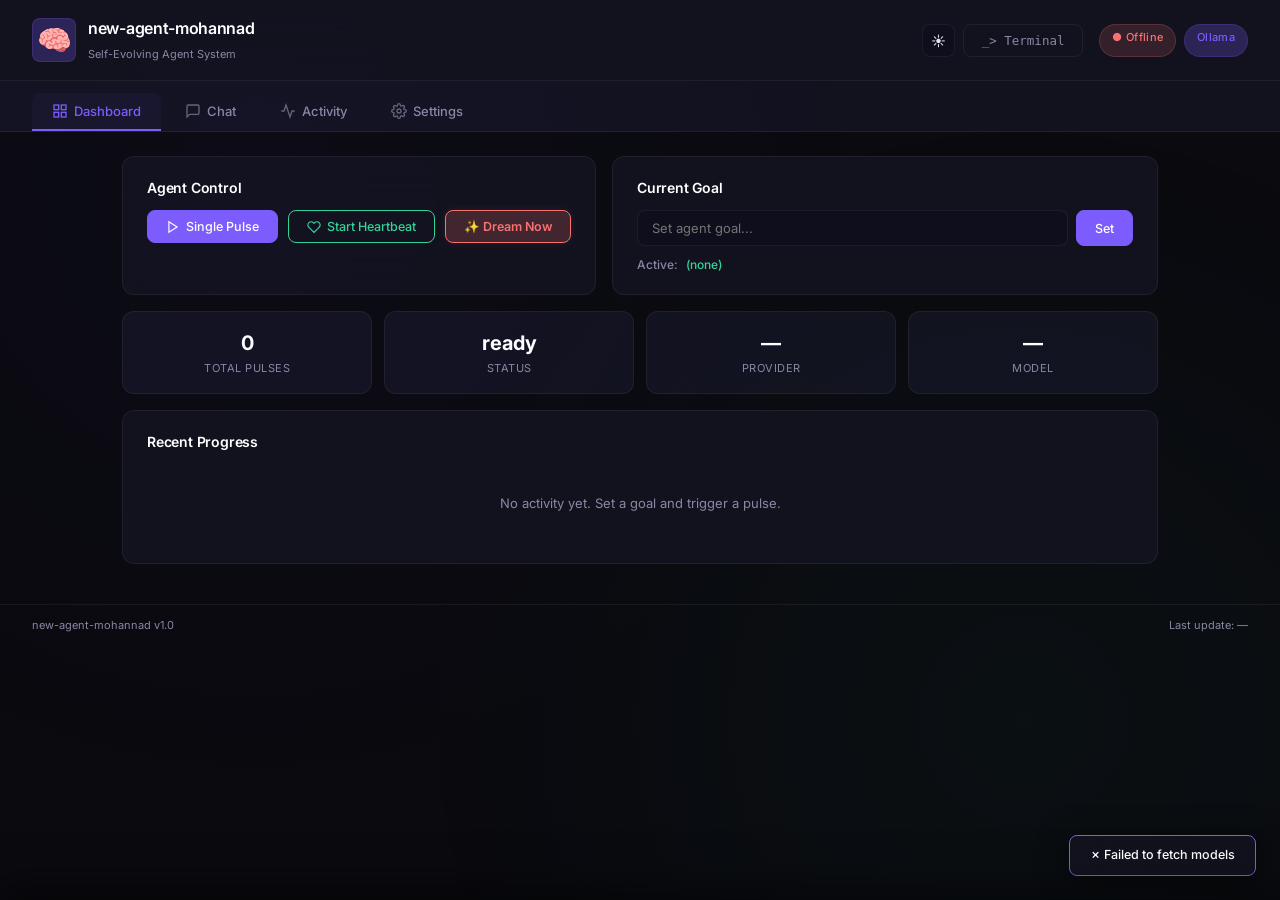
==== commit 951e7c8d: "Release v2.0.0: Infinite Context Architecture & Dynamic RAG Embeddings" ====
--- a/gui/index.html
+++ b/gui/index.html
@@ -7,7 +7,7 @@
     <title>new-agent-mohannad</title>
     <link rel="preconnect" href="https://fonts.googleapis.com">
     <link href="https://fonts.googleapis.com/css2?family=Inter:wght@300;400;500;600;700&display=swap" rel="stylesheet">
-    <link rel="stylesheet" href="style.css?v=16">
+    <link rel="stylesheet" href="style.css?v=17">
 </head>
 
 <body>
@@ -21,6 +21,8 @@
             </div>
         </div>
         <div class="header-status">
+            <button class="btn btn-small" id="themeToggle" onclick="toggleTheme()" title="Toggle Light/Dark Mode"
+                style="font-size: 14px; padding: 4px 8px;">☀️</button>
             <button class="btn btn-small btn-terminal-toggle" onclick="toggleTerminal()">_> Terminal</button>
             <span id="statusBadge" class="badge badge-ready">● Ready</span>
             <span id="providerBadge" class="badge badge-provider">Ollama</span>
@@ -143,8 +145,32 @@
                 <div class="sidebar-header">
                     <h4>💾 Sessions</h4>
                     <div style="display: flex; gap: 4px;">
-                        <button class="btn btn-small btn-new-chat" onclick="newChat()" title="Start New Chat">+</button>
-                        <button class="btn btn-small" onclick="toggleSidebar()" title="Close sidebar">✕</button>
+                        <button class="btn btn-small btn-new-chat" onclick="newChat()" title="Start New Chat">
+                            <svg width="14" height="14" viewBox="0 0 24 24" fill="none" stroke="currentColor"
+                                stroke-width="2">
+                                <line x1="12" y1="5" x2="12" y2="19"></line>
+                                <line x1="5" y1="12" x2="19" y2="12"></line>
+                            </svg>
+                        </button>
+                        <button class="btn btn-small btn-danger" onclick="deleteAllSessions()"
+                            title="Clear All History">
+                            <svg width="14" height="14" viewBox="0 0 24 24" fill="none" stroke="currentColor"
+                                stroke-width="2">
+                                <polyline points="3 6 5 6 21 6"></polyline>
+                                <path
+                                    d="M19 6v14a2 2 0 0 1-2 2H7a2 2 0 0 1-2-2V6m3 0V4a2 2 0 0 1 2-2h4a2 2 0 0 1 2 2v2">
+                                </path>
+                                <line x1="10" y1="11" x2="10" y2="17"></line>
+                                <line x1="14" y1="11" x2="14" y2="17"></line>
+                            </svg>
+                        </button>
+                        <button class="btn btn-small" onclick="toggleSidebar()" title="Close sidebar">
+                            <svg width="14" height="14" viewBox="0 0 24 24" fill="none" stroke="currentColor"
+                                stroke-width="2">
+                                <line x1="18" y1="6" x2="6" y2="18"></line>
+                                <line x1="6" y1="6" x2="18" y2="18"></line>
+                            </svg>
+                        </button>
                     </div>
                 </div>
                 <div id="sessionList" class="session-list">
@@ -155,7 +181,14 @@
             <!-- Main Chat Area -->
             <div class="chat-container">
                 <header class="chat-header">
-                    <button class="sidebar-toggle" onclick="toggleSidebar()">☰</button>
+                    <button class="sidebar-toggle" onclick="toggleSidebar()" title="Toggle Sidebar">
+                        <svg width="18" height="18" viewBox="0 0 24 24" fill="none" stroke="currentColor"
+                            stroke-width="2">
+                            <line x1="3" y1="12" x2="21" y2="12"></line>
+                            <line x1="3" y1="6" x2="21" y2="6"></line>
+                            <line x1="3" y1="18" x2="21" y2="18"></line>
+                        </svg>
+                    </button>
                     <div class="chat-header-info">
                         <span id="chatTitle">Chat with Model</span>
                         <div class="chat-header-meta">
@@ -169,6 +202,10 @@
                             </div>
                         </div>
                     </div>
+                    <button class="btn btn-danger btn-small" onclick="deleteAllSessions()" title="Delete all history"
+                        style="background: #ff0000; color: white; font-weight: bold; margin-right: 8px; border: 2px solid white;">
+                        CLEAR HISTORY
+                    </button>
                     <button id="btnDreamChat" class="btn btn-danger btn-small btn-dream-prominent"
                         onclick="triggerDreaming()" title="Manually trigger memory consolidation (Summarize + Embed)"
                         style="margin-right: 8px;">
@@ -241,17 +278,11 @@
         <div class="card">
             <h3>LLM Provider</h3>
             <p class="card-desc">Switch between Ollama and LM Studio with one click.</p>
-            <div class="provider-toggle">
-                <button id="btnOllama" class="provider-btn active" onclick="switchProvider('ollama')">
-                    <div class="provider-icon">🦙</div>
-                    <div class="provider-name">Ollama</div>
-                    <div class="provider-url">localhost:11434</div>
-                </button>
-                <button id="btnLmstudio" class="provider-btn" onclick="switchProvider('lmstudio')">
-                    <div class="provider-icon">🔬</div>
-                    <div class="provider-name">LM Studio</div>
-                    <div class="provider-url">localhost:1234</div>
-                </button>
+            <div id="providerToggle" class="provider-toggle">
+                <!-- Dynamically populated -->
+            </div>
+            <div style="margin-top: 12px; display: flex; justify-content: flex-end;">
+                <button class="btn btn-small" onclick="addProvider()">+ Add Provider</button>
             </div>
         </div>
 
@@ -350,35 +381,37 @@
                         <button class="btn btn-small" onclick="fetchEmbeddingModels()">Fetch Models</button>
                     </div>
                 </div>
+                <div class="setting-item">
+                    <label for="settingEmbTrigger">
+                        Embedding Trigger (Chunk Cap)
+                        <br><small style="color:#888; font-weight:normal;">Check your embedding model's max window and
+                            select base of it or under it to avoid losing data.</small>
+                    </label>
+                    <select id="settingEmbTrigger">
+                        <option value="512">512</option>
+                        <option value="1024">1024 (1k)</option>
+                        <option value="2048" selected>2048 (2k) - Standard</option>
+                        <option value="4096">4096 (4k)</option>
+                        <option value="8192">8192 (8k)</option>
+                        <option value="16384">16384 (16k)</option>
+                        <option value="32768">32768 (32k)</option>
+                        <option value="65536">65536 (64k)</option>
+                    </select>
+                </div>
             </div>
             <div class="settings-actions" style="margin-top:24px; display:flex; gap:12px;">
                 <button class="btn btn-primary" onclick="saveSettings()">Save Configuration</button>
             </div>
         </div>
 
-        <!-- Provider URLs -->
-        <div class="card">
-            <h3>Provider URLs</h3>
-            <p class="card-desc">Customize API endpoints for each provider.</p>
-            <div class="settings-grid">
-                <div class="setting-item">
-                    <label for="ollamaUrl">Ollama Base URL</label>
-                    <input type="text" id="ollamaUrl" placeholder="http://localhost:11434" />
-                </div>
-                <div class="setting-item">
-                    <label for="lmstudioUrl">LM Studio Base URL</label>
-                    <input type="text" id="lmstudioUrl" placeholder="http://localhost:1234" />
-                </div>
-                <div class="setting-item">
-                    <label for="ollamaKey">Ollama API Key</label>
-                    <input type="text" id="ollamaKey" placeholder="ollama" />
-                </div>
-                <div class="setting-item">
-                    <label for="lmstudioKey">LM Studio API Key</label>
-                    <input type="text" id="lmstudioKey" placeholder="lm-studio" />
-                </div>
-            </div>
-            <button class="btn btn-primary" style="margin-top:16px" onclick="saveProviderUrls()">Save URLs</button>
+        <div class="card">
+            <h3>Provider Configurations</h3>
+            <p class="card-desc">Customize API endpoints, Host, Port, and Keys for each provider.</p>
+            <div id="providerSettingsContainer">
+                <!-- Dynamically populated -->
+            </div>
+            <button class="btn btn-primary" style="margin-top:16px" onclick="saveProviderUrls()">Save All Provider
+                Settings</button>
         </div>
 
         <!-- Permissions -->
@@ -416,7 +449,7 @@
         <!-- Resize handle could be added here if needed -->
     </div>
 
-    <script src="app.js?v=16"></script>
+    <script src="app.js?v=17"></script>
 </body>
 
 </html>
--- a/gui/style.css
+++ b/gui/style.css
@@ -30,6 +30,28 @@
     --transition: 0.2s cubic-bezier(0.4, 0, 0.2, 1);
 }
 
+[data-theme="light"] {
+    --bg-dark: #f0f4f8;
+    --bg-card: rgba(255, 255, 255, 0.85);
+    --bg-card-hover: rgba(255, 255, 255, 1);
+    --bg-input: #ffffff;
+    --border: rgba(0, 0, 0, 0.08);
+    --border-focus: rgba(59, 130, 246, 0.5);
+    /* Blue */
+    --text: #334155;
+    --text-dim: #64748b;
+    --text-bright: #0f172a;
+    --accent: #3b82f6;
+    /* Blue */
+    --accent-glow: rgba(59, 130, 246, 0.15);
+    --green: #10b981;
+    /* Emerald Green */
+    --green-glow: rgba(16, 185, 129, 0.15);
+    --orange: #f59e0b;
+    --red: #ef4444;
+    --shadow: 0 4px 24px rgba(0, 0, 0, 0.05);
+}
+
 body {
     font-family: 'Inter', -apple-system, BlinkMacSystemFont, sans-serif;
     background: var(--bg-dark);
@@ -51,6 +73,12 @@
     z-index: 0;
 }
 
+[data-theme="light"] body::before {
+    background:
+        radial-gradient(circle at 20% 20%, rgba(59, 130, 246, 0.08) 0%, transparent 50%),
+        radial-gradient(circle at 80% 80%, rgba(16, 185, 129, 0.08) 0%, transparent 50%);
+}
+
 /* ── Header ────────────────────────────────────────────────────────── */
 header {
     display: flex;
@@ -162,6 +190,10 @@
 .tab:hover {
     color: var(--text);
     background: rgba(255, 255, 255, 0.03);
+}
+
+[data-theme="light"] .tab:hover {
+    background: rgba(0, 0, 0, 0.03);
 }
 
 .tab.active {
@@ -311,6 +343,11 @@
     transform: translateY(-1px);
 }
 
+[data-theme="light"] .btn:hover {
+    background: rgba(0, 0, 0, 0.04);
+    border-color: rgba(0, 0, 0, 0.1);
+}
+
 .btn:active {
     transform: translateY(0);
 }
@@ -346,8 +383,8 @@
 }
 
 .btn-danger {
-    background: rgba(248, 113, 113, 0.1);
-    border-color: var(--red);
+    background: rgba(248, 113, 113, 0.15);
+    border-color: rgba(248, 113, 113, 0.4);
     color: var(--red);
 }
 
@@ -355,6 +392,28 @@
     background: var(--red);
     color: #fff;
     box-shadow: 0 0 15px rgba(248, 113, 113, 0.3);
+}
+
+.btn-danger.working {
+    background: var(--red);
+    color: #fff;
+    animation: pulse-red 2s infinite;
+    box-shadow: 0 0 15px rgba(248, 113, 113, 0.5);
+    border-color: transparent;
+}
+
+@keyframes pulse-red {
+    0% {
+        box-shadow: 0 0 0 0 rgba(248, 113, 113, 0.7);
+    }
+
+    70% {
+        box-shadow: 0 0 0 10px rgba(248, 113, 113, 0);
+    }
+
+    100% {
+        box-shadow: 0 0 0 0 rgba(248, 113, 113, 0);
+    }
 }
 
 .btn-dream-prominent {
@@ -603,7 +662,7 @@
 }
 
 select option {
-    background: #1a1a2e;
+    background: var(--bg-card);
     color: var(--text);
 }
 
@@ -769,12 +828,43 @@
     overflow: hidden;
 }
 
+.sidebar-footer {
+    padding: 16px;
+    border-top: 1px solid var(--border);
+    margin-top: auto;
+    /* Push to bottom */
+    background: var(--bg-card);
+}
+
 .chat-sidebar.collapsed {
     width: 0;
-    min-width: 0;
+    min-width: 0 !important;
     margin-right: 0;
+    opacity: 0;
+    pointer-events: none;
     border: none;
-    opacity: 0;
+}
+
+.sidebar-toggle {
+    background: rgba(255, 255, 255, 0.05);
+    border: 1px solid var(--border);
+    color: var(--text-dim);
+    font-size: 18px;
+    cursor: pointer;
+    width: 38px;
+    height: 38px;
+    display: flex;
+    align-items: center;
+    justify-content: center;
+    border-radius: var(--radius-sm);
+    transition: all var(--transition);
+    margin-right: 12px;
+}
+
+.sidebar-toggle:hover {
+    background: rgba(124, 92, 252, 0.1);
+    border-color: var(--accent);
+    color: var(--accent);
 }
 
 .sidebar-header {
@@ -797,54 +887,73 @@
     padding: 8px;
 }
 
-.session-card {
-    padding: 10px 12px;
-    border-radius: 8px;
-    cursor: pointer;
-    transition: background 0.15s ease;
-    margin-bottom: 4px;
-    position: relative;
-}
-
-.session-card:hover {
-    background: rgba(124, 92, 252, 0.08);
-}
-
-.session-card.active {
-    background: rgba(124, 92, 252, 0.15);
-    border-left: 3px solid var(--accent);
-}
-
-.session-title {
-    font-size: 12px;
-    font-weight: 500;
-    color: var(--text);
-    white-space: nowrap;
-    overflow: hidden;
-    text-overflow: ellipsis;
-    margin-bottom: 4px;
-}
-
-.session-meta {
-    display: flex;
-    justify-content: space-between;
-    font-size: 10px;
-    color: var(--text-dim);
-}
-
 .session-delete {
     position: absolute;
-    top: 8px;
-    right: 8px;
-    opacity: 0;
+    top: 10px;
+    right: 10px;
+    opacity: 0.8 !important;
+    /* Extremely visible */
     cursor: pointer;
     font-size: 14px;
-    color: var(--text-dim);
-    transition: opacity 0.15s, color 0.15s;
+    color: #ef4444;
+    /* Vivid Red */
+    background: rgba(239, 68, 68, 0.1);
+    padding: 6px;
+    border-radius: 6px;
+    transition: all var(--transition);
+    display: flex;
+    align-items: center;
+    justify-content: center;
 }
 
 .session-card:hover .session-delete {
-    opacity: 0.6;
+    opacity: 1 !important;
+    background: #ef4444;
+    color: white;
+}
+
+.sidebar-toggle {
+    background: #7c5cfc;
+    /* Brand Accent */
+    border: none;
+    color: white;
+    font-size: 20px;
+    cursor: pointer;
+    width: 44px;
+    height: 44px;
+    display: flex;
+    align-items: center;
+    justify-content: center;
+    border-radius: 50%;
+    /* Circular for visibility */
+    transition: all var(--transition);
+    margin-right: 16px;
+    box-shadow: 0 4px 12px var(--accent-glow);
+}
+
+.sidebar-toggle:hover {
+    background: #6b4de6;
+    transform: scale(1.1);
+}
+
+.session-delete {
+    position: absolute;
+    top: 10px;
+    right: 10px;
+    opacity: 0.25;
+    /* Always slightly visible */
+    cursor: pointer;
+    font-size: 14px;
+    color: var(--text-dim);
+    transition: all var(--transition);
+    display: flex;
+    align-items: center;
+    justify-content: center;
+}
+
+.session-card:hover .session-delete {
+    opacity: 0.8;
+    color: var(--red);
 }
 
 .session-delete:hover {
@@ -864,8 +973,36 @@
 .chat-header {
     display: flex;
     align-items: center;
-    justify-content: space-between;
+    padding: 2px 0 14px;
     margin-bottom: 12px;
+    border-bottom: 1px solid var(--border);
+}
+
+.chat-header-info {
+    flex: 1;
+    display: flex;
+    flex-direction: column;
+    gap: 2px;
+}
+
+#chatTitle {
+    font-size: 14px;
+    font-weight: 600;
+    color: var(--text-bright);
+}
+
+.chat-header-meta {
+    display: flex;
+    align-items: center;
+    gap: 8px;
+}
+
+.thinking-control {
+    display: flex;
+    align-items: center;
+    gap: 6px;
+    font-size: 11px;
+    color: var(--text-dim);
 }
 
 .chat-header-left {
